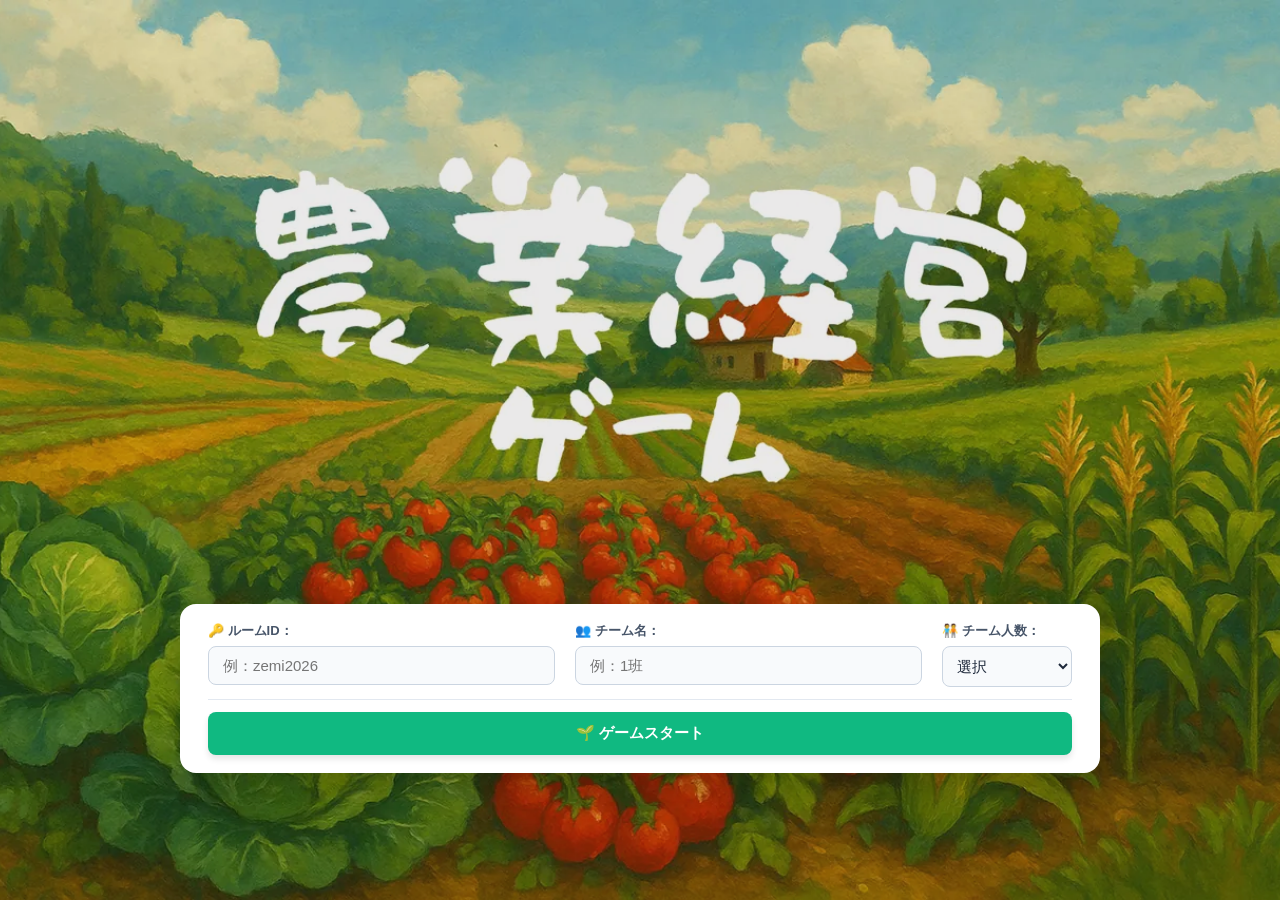
==== a/index.html @ 386b0674 "資金が足りないときは自動で借り入れる - 投資確定時に資金が足りなければ不足分を自動で借入（資金がマイナス＝借入残高） - 決算時に借入残高へ年3%の利息を費用として計上、売上で自動返済 - 資金表示" ====
<!DOCTYPE html>
<html lang="ja">
<head>
    <meta charset="UTF-8">
    <title>営農型農業経営シミュレーション「農トレ」</title>
    <link rel="stylesheet" href="style.css">
</head>
<body>

   <div id="start-screen">
        <div class="overlay"></div>

        <div class="start-card">
            <div class="input-section">
                <div class="input-group">
                    <label for="room-id-input">🔑 ルームID：</label>
                    <input type="text" id="room-id-input" placeholder="例：zemi2026">
                </div>
                
                <div class="input-group">
                    <label for="name-input">👥 チーム名：</label>
                    <input type="text" id="name-input" placeholder="例：1班">
                </div>

                <div class="input-group input-group-size">
                    <label for="team-size-select">🧑‍🤝‍🧑 チーム人数：</label>
                    <select id="team-size-select">
                        <option value="">選択</option>
                        <option value="1">1人</option>
                        <option value="2">2人</option>
                        <option value="3">3人</option>
                        <option value="4">4人</option>
                        <option value="5">5人</option>
                    </select>
                </div>

            </div>

            <!-- 🌟 チーム人数に応じて、学籍番号と氏名の入力欄を表示する（最大5人） -->
            <div id="member-section" class="member-section hidden">
                <p class="section-label">メンバー：</p>
                <div id="member-fields"></div>
            </div>

            <div class="difficulty-section">
                <div class="button-group">
                    <button id="start-game-btn" class="btn-diff btn-beginner">🌱 ゲームスタート</button>
                </div>
            </div>
        </div>
    </div>

    <!-- ===== 土地公開スクリーン（新規追加） ===== -->
<!-- 🌟 実験用：先生が土地を一斉発表するまでの待機画面 -->
<div id="land-wait-screen" class="hidden">
    <div class="land-wait-card">
        <div class="land-wait-icon">🎲</div>
        <h2>土地の発表を待っています</h2>
        <p>先生が全チームの土地を一斉に発表します。<br>この画面のまま、しばらくお待ちください。</p>
        <p class="land-wait-team">チーム：<span id="land-wait-team-name">-</span></p>
        <div class="land-wait-dots"><span></span><span></span><span></span></div>
    </div>
</div>

<div id="land-reveal-screen" class="hidden">
    <div class="land-reveal-bg" id="land-reveal-bg"></div>
    <div class="land-reveal-overlay"></div>
    <div class="land-reveal-content">
        <p class="land-reveal-header-text">🎲 あなたの農地が決まりました！</p>
        <div class="land-reveal-card" id="land-reveal-card">
            <div class="land-reveal-img-wrap">
                <img id="land-reveal-img" src="" alt="農地画像">
            </div>
            <div class="land-reveal-info">
                <h2 id="land-reveal-name">---</h2>
                <p id="land-reveal-desc">---</p>
                <div class="land-reveal-stats">
                    <div class="land-stat-item">
                        <span class="land-stat-label">💰 年間賃料</span>
                        <span id="land-reveal-cost" class="land-stat-value">---</span>
                    </div>
                    <div class="land-stat-item">
                        <span class="land-stat-label">⚡ 土地パワー推移</span>
                        <span id="land-reveal-power" class="land-stat-value">---</span>
                    </div>
                    <div class="land-stat-item">
                        <span class="land-stat-label">👤 必要人数推移</span>
                        <span id="land-reveal-workers" class="land-stat-value">---</span>
                    </div>
                    <div class="land-stat-item">
                        <span class="land-stat-label">🗺️ 土地枚数</span>
                        <span id="land-reveal-cards" class="land-stat-value">---</span>
                    </div>
                </div>
            </div>
        </div>
        <button id="land-reveal-proceed-btn">この農地で戦略設定へ進む ➔</button>
    </div>
</div>

    <div id="setup-screen" class="hidden">
        <div id="setup-content-wide" style="display: flex; flex-direction: row; gap: 25px; align-items: flex-start; width: 100%; flex-wrap: nowrap; margin-top: 20px;">
            
            <div class="setup-left-sidebar" style="width: 320px; min-width: 320px; flex-shrink: 0; display: flex; flex-direction: column; gap: 15px;">
                <h2 style="margin-top: 0;">🚜 第 <span id="setup-year-display">1</span> 年目<br>経営戦略設定</h2>
                
                <div style="background: #e2f0d9; padding: 15px; border-radius: 8px; border: 2px solid #70ad47;">
                    <h3 id="setup-land-name" style="margin: 0 0 5px 0; color: #385723; font-size: 18px;">-</h3>
                    <p id="setup-land-desc" style="font-size: 12px; color: #595959; margin: 0; line-height: 1.4;">-</p>
                </div>

                <div class="financial-summary-banner" style="background: #f1f5f9; padding: 12px; border-radius: 8px; border: 1px solid #cbd5e1; width: 100%; box-sizing: border-box;">
                    <h4 style="margin: 0 0 8px 0; font-size: 12px; color: #475569;">📊 通期財務サマリー</h4>
                    <div style="display: flex; flex-direction: column; gap: 8px;">
                        <div style="background:#fff; padding: 6px 10px; border-radius:4px; border:1px solid #e2e8f0;">
                            <span style="font-size:10px; color:#64748b; display:block;">現在残高（投資見込）</span>
                            <span id="sum-current-money" style="font-size:14px; font-weight:bold; color:#1e40af; display:block; text-align:right;">50,000,000 円</span>
                        </div>
                        <div style="background:#fff; padding: 6px 10px; border-radius:4px; border:1px solid #e2e8f0;">
                            <span style="font-size:10px; color:#64748b; display:block;">累計費用</span>
                            <span id="sum-cum-expense" style="font-size:14px; font-weight:bold; color:#dc2626; display:block; text-align:right;">0 円</span>
                        </div>
                        <div style="background:#fff; padding: 6px 10px; border-radius:4px; border:1px solid #e2e8f0;">
                            <span style="font-size:10px; color:#64748b; display:block;">累計収益</span>
                            <span id="sum-cum-revenue" style="font-size:14px; font-weight:bold; color:#16a34a; display:block; text-align:right;">0 円</span>
                        </div>
                        <div style="background:#fff; padding: 6px 10px; border-radius:4px; border:1px solid #e2e8f0; border-left: 4px solid #64748b;">
                            <span style="font-size:10px; color:#64748b; display:block;">初期資本金比 (通期損益)</span>
                            <span id="sum-net-change" style="font-size:14px; font-weight:bold; color:#64748b; display:block; text-align:right;">±0 円 (維持)</span>
                        </div>
                        
                        <div style="background:#fff; padding: 10px; border-radius:4px; border:1px solid #e2e8f0; margin-top: 5px; height: 180px; position: relative;">
                            <canvas id="financial-chart"></canvas>
                        </div>
                    </div>
                </div>

                <div id="status-bar" class="hidden">
                    🔑 ID: <span id="display-room-id">-</span>
                </div>

                <button id="log-toggle-btn" onclick="openLogModal()">📊 経営履歴</button>
            </div>

            <div class="setup-main-content" style="flex-grow: 1; min-width: 0; display: flex; flex-direction: column; gap: 20px;">
                <p style="margin:0; font-weight: bold; color: #d94111; background: #fff2cc; padding: 8px 12px; border-radius: 5px; font-size: 12px;">
                    ⚠️ 【ルール】各土地にスタッフを配置し、導入する資材（施設含む）を選んでください。※資材・施設は1面につき最大3つまで選択可能です。
                </p>

                <div id="land-cards-container"></div>

                <button id="begin-business-btn">🎯 この戦略で今年の経営を開始する</button>
            </div>

        </div>
    </div>

    <div id="game-container" class="hidden">
        <h2>経営メイン画面（第 <span id="current-year">1</span> 年目）</h2>

        <div class="status-panel" style="background: #fff; padding: 15px; border-radius: 8px; margin-bottom: 20px; box-shadow: 0 2px 4px rgba(0,0,0,0.1); text-align: left;">
            <p>👥 チーム: <span id="display-player-name" style="font-weight: bold;">-</span></p>
            <p>🗺️ 選択された農地: <span id="land-name" style="font-weight: bold; color: #2e75b6;">-</span></p>
            <p>💰 現在の総経営資金: <span id="money" style="font-weight: bold; color: #1e40af; font-size: 20px;">-</span> 円 <span id="debt-note" style="font-size: 13px; font-weight: bold; color: #dc2626;"></span></p>
        </div>

        <div id="financial-dashboard" class="hidden">
            <h3 id="dashboard-title">📊 第 1 年度 決算ダッシュボード</h3>
            
            <div class="event-display-row">
                <div class="event-card global-event-card">
                    <span class="event-badge">全体環境</span>
                    <h4 id="dash-global-event-name">⚖️ 通常気象</h4>
                </div>
                <div class="event-card local-event-card">
                    <span class="event-badge">局地環境</span>
                    <h4 id="dash-local-event-name">⚖️ 影響なし</h4>
                </div>
            </div>

            <div class="financial-statement-box">
                <h4>📈 本年度の資金経過・損益状況</h4>
                <div class="statement-grid">
                    <div class="statement-item">
                        <span class="stat-label">① 期首（投資前）資金額:</span>
                        <span id="stmt-start-money" class="stat-value">0 円</span>
                    </div>
                    <div class="statement-item expense-color">
                        <span class="stat-label">② 本年度の投資総額（費用）:</span>
                        <span id="stmt-total-expense" class="stat-value">- 0 円</span>
                    </div>
                    <div class="statement-item expense-color hidden" id="stmt-loan-interest-row">
                        <span class="stat-label">　└ うち借入金の利息:</span>
                        <span id="stmt-loan-interest" class="stat-value">- 0 円</span>
                    </div>
                    <div class="statement-item revenue-color">
                        <span class="stat-label">③ 本年度の総売上高（収益）:</span>
                        <span id="stmt-total-revenue" class="stat-value">＋ 0 円</span>
                    </div>
                    <div class="statement-item total-color">
                        <span class="stat-label">④ 期末（次年度繰越）資金額:</span>
                        <span id="stmt-end-money" class="stat-value">0 円</span>
                    </div>
                </div>
            </div>

            <h4 style="text-align: left; margin: 20px 0 8px 0; color: #334155; font-size: 14px;">🗺️ 農地別 決算内訳</h4>
            <div class="table-responsive">
                <table class="dashboard-table">
                    <thead>
                        <tr>
                            <th>農地</th>
                            <th>作付 / 出荷先</th>
                            <th>予定収穫量</th>
                            <th>イベント後収量</th>
                            <th>基準価格</th>
                            <th>イベント後価格</th>
                            <th>最終売上高</th>
                        </tr>
                    </thead>
                    <tbody id="dashboard-table-body">
                    </tbody>
                </table>
            </div>

            <div id="reflection-report-box" style="background: #f8fafc; padding: 20px; border-radius: 8px; border: 1px solid #cbd5e1; border-left: 5px solid #2e75b6; margin-top: 20px; text-align: left;">
                <h3 style="margin: 0 0 12px 0; color: #1e3a8a; font-size: 16px;">🔍 本年度の経営振り返り ＆ 要因分析</h3>
                
                <div style="display: flex; flex-direction: column; gap: 8px; font-size: 13px; color: #334155;">
                    <p style="margin: 0;">📊 <strong>期待予実ギャップ :</strong> <span id="reflect-gap" style="font-weight: bold;">-</span></p>
                    <p style="margin: 0;">🌍 <strong>外部環境の要因分析 :</strong> <span id="reflect-global-reason">-</span></p>
                    <p style="margin: 0;">📍 <strong>局地・内部の要因分析 :</strong> <span id="reflect-local-reason">-</span></p>
                </div>

                <div style="margin-top: 15px; padding-top: 15px; border-top: 1px dashed #cbd5e1; font-size: 13px;">
                    <label style="font-weight: bold; color: #1e3a8a;">🎯 次期に向けた経営改善方針 (Action) を設定してください :</label><br>
                    <select style="width: 100%; padding: 8px; margin-top: 6px; border-radius: 4px; border: 1px solid #cbd5e1;">
                        <option>【人材投資】スタッフの配置や技術レベル（教育・IT補正）を見直す</option>
                        <option>【リスク管理】施設・農機などの設備投資を強化し、気象災害リスクをヘッジする</option>
                        <option>【販売戦略】出荷先の条件（有機必須や数量上限）と作物の相性を再計算する</option>
                        <option>【経営多角化】全ての土地に同じ作物を植えず、ポートフォリオを分散させる</option>
                    </select>
                </div>
            </div>

        </div>

        <div style="margin-top: 25px;">
            <button id="end-year-btn" style="padding: 12px 35px; font-size: 18px; font-weight: bold; background-color: #c65911; color: white; border: none; border-radius: 6px; cursor: pointer;">
                📄 この年度の決算を行う
            </button>
            <button id="next-year-phase-btn" class="hidden" style="padding: 12px 35px; font-size: 18px; font-weight: bold; background-color: #2e75b6; color: white; border: none; border-radius: 6px; cursor: pointer; margin-left: 10px;">
                次年度の戦略設定へ進む ➔
            </button>
        </div>
    </div>

    <div id="result-screen" class="hidden">
        <div class="setup-content" style="text-align: center; max-width: 800px; margin: 0 auto; padding: 20px;">
            <h2>🎉 3年間経営お疲れ様でした！</h2>
            
            <div class="status-board" style="margin: 20px auto; max-width: 400px;">
                <p>最終総資産: <span id="final-money" class="highlight-text">0</span> 円</p>
            </div>

            <div style="background: white; padding: 20px; border-radius: 8px; border: 1px solid #cbd5e1; margin: 25px 0; box-shadow: 0 2px 4px rgba(0,0,0,0.05);">
                <h3 style="margin-top: 0; color: #334155; font-size: 16px; text-align: left;">📈 3年間の財務推移レポート（費用・収益・資産残高）</h3>
                <div style="position: relative; height: 280px; width: 100%;">
                    <canvas id="final-financial-chart"></canvas>
                </div>
            </div>

            <div class="info-box" style="background: #fff3cd; padding: 15px; border-radius: 8px; margin-bottom: 25px;">
                <h3>👑 経営評価ランク</h3>
                <p id="result-rank" style="font-size: 24px; font-weight: bold; color: #d94111; margin: 10px 0;">---</p>
                <p id="result-comment">評価コメント</p>
            </div>

            <button id="log-toggle-btn-result" onclick="openLogModal()" style="margin-bottom: 15px;">📊 経営履歴を見る</button>
            <br>
            <button onclick="restartGame();" style="background: #28a745; color: white; padding: 12px 35px; font-size: 16px; border: none; border-radius: 6px; cursor: pointer; font-weight: bold;">
                タイトルに戻って再挑戦
            </button>
        </div>
    </div>

    <div id="log-modal" class="modal-overlay">
        <div class="modal-content">
            <div class="modal-header">
                <h2 style="margin: 0; color: #1e40af; font-size: 20px;">📈 経営判断・振り返りログ</h2>
                <button class="close-btn" onclick="closeLogModal()">✕ 閉じる</button>
            </div>
            <div id="log-container" class="modal-body">
                <p id="empty-log-msg" style="text-align: center; color: #64748b; margin-top: 40px;">まだ決算データがありません。1年目が終了するとここにログが蓄積されます。</p>
            </div>
        </div>
    </div>

    <script src="https://cdn.jsdelivr.net/npm/chart.js"></script>
    <script src="assets.js"></script>
    <script src="crops.js"></script>
    <script src="lands.js"></script>
    <script src="employees.js"></script>
    <script src="markets.js"></script>
    <script src="events.js"></script>
    <script src="https://cdn.jsdelivr.net/npm/@supabase/supabase-js@2"></script>
    <script src="config_advanced.js"></script>
    
    <script src="game.js?v=26-reveal"></script> 

</body>
</html>
---- a/style.css ----
/* ==========================================================================
   🚜 農業経営シミュレーションゲーム「Nototore」最適化スタイルシート（完全版）
   ========================================================================== */

/* --- 1. 全般・基本リセット --- */
* {
    box-sizing: border-box;
}

body {
    font-family: "Helvetica Neue", Arial, "Hiragino Kaku Gothic ProN", "Hiragino Sans", Meiryo, sans-serif;
    background-color: #f4f7f6;
    margin: 0;
    padding: 0;
    display: flex;
    justify-content: center;
    align-items: center;
    min-height: 100vh;
}

.hidden {
    display: none !important;
}

/* --- 2. 【画面1】スタートタイトル画面 --- */
#start-screen {
    position: relative;
    width: 100vw;
    height: 100vh;
    background-image: url('Title.webp'); /* ※拡張子がpngの場合は直してください */
    /* 🌟 背景の大きさと位置を自分で計算し、タイトル文字を画面の上に寄せる
       （Title.webp は 1280×853。タイトル文字は画像の幅を1としたとき、上端0.118〜下端0.356の位置にある） */
    --bg-w: max(100vw, 150.06vh);                 /* cover と同じ：画面を覆う最小の幅 */
    --bg-h: calc(var(--bg-w) * 0.6664);           /* 853 / 1280 */
    --bg-y: min(0px, max(calc(100vh - var(--bg-h)), calc(20px - var(--bg-w) * 0.118))); /* タイトル上端を画面上から20pxに（画像の端は出さない） */
    --title-bottom: calc(var(--bg-y) + var(--bg-w) * 0.356); /* 画面上でのタイトル文字の下端 */
    background-size: var(--bg-w) auto;
    background-position: center var(--bg-y);
    background-repeat: no-repeat;
    display: flex;
    flex-direction: column;
    /* 🌟 入力パネルはタイトル文字より下の空きスペースの中央に置く（タイトルと重ならない） */
    padding: calc(var(--title-bottom) + 8px) 0 12px;
    justify-content: center;
    justify-content: safe center; /* 画面に収まらない場合だけ上から表示してスクロール */
    align-items: center;
    overflow-x: hidden;
    overflow-y: auto; /* メンバー入力欄が増えても、スクロールで全体を見られるようにする */
}

.overlay {
    position: fixed; /* 🌟 スクロールしても背景に固定（一緒に動かない） */
    top: 0; left: 0; width: 100vw; height: 100vh;
    /* 🌟 背景の絵と文字が綺麗に見えるよう、暗さを少し控えめに調整 */
    background: rgba(51, 46, 46, 0.10);
    z-index: 1;
    pointer-events: none;
}

/* 🌟 手前の白い入力パネル（横長バージョン） */
.start-card {
    position: relative;
    z-index: 10;
    background: #ffffff;
    width: 95%;
    max-width: 920px; /* 🌟 横幅を広く取り、そのぶん縦を短くしてタイトルに重ならないようにする */
    margin-top: 0;
    margin-bottom: 0;
    padding: 18px 28px;
    border-radius: 16px;
    box-shadow: 0 15px 35px rgba(0, 0, 0, 0.25);
    display: flex;
    flex-direction: column;
    gap: 12px;
    flex-shrink: 0;
}

/* 🌟 入力欄のデザイン（縦並び ➔ 横並びに変更） */
.input-section {
    display: flex;
    flex-direction: row; 
    gap: 20px;
}

.input-group {
    flex: 1; /* IDと名前の入力欄を左右均等の幅にする */
    text-align: left;
}

.input-group label {
    display: block;
    font-weight: bold;
    color: #475569;
    margin-bottom: 6px;
    font-size: 13px;
}

.input-group input,
input[type="text"] {
    width: 100%;
    padding: 10px 14px;
    background: #f8fafc;
    border: 1px solid #cbd5e1;
    border-radius: 8px;
    font-size: 15px;
    color: #1e293b;
    box-sizing: border-box;
    transition: 0.2s;
}

.input-group input:focus {
    outline: none;
    background: #ffffff;
    border-color: #3b82f6;
    box-shadow: 0 0 0 3px rgba(59, 130, 246, 0.2);
}

/* 🌟 難易度選択エリアのデザイン（これも横並びに変更） */
.difficulty-section {
    border-top: 1px solid #e2e8f0;
    padding-top: 12px;
    display: flex;
    align-items: center; /* ラベルとボタンの縦位置を揃える */
    gap: 20px;
}

.section-label {
    font-weight: bold;
    color: #475569;
    margin: 0; /* 縦の余白をなくす */
    font-size: 14px;
    white-space: nowrap; /* 「難易度を選択：」が改行されないようにする */
}

.button-group {
    display: flex;
    flex: 1; /* 残りのスペースをボタンで埋める */
    gap: 15px;
}

/* ボタン共通デザイン */
.btn-diff {
    flex: 1;
    padding: 12px 0;
    font-size: 15px;
    font-weight: bold;
    color: white;
    border: none;
    border-radius: 8px;
    cursor: pointer;
    transition: 0.2s;
    box-shadow: 0 4px 6px rgba(0, 0, 0, 0.1);
}

.btn-diff:hover {
    transform: translateY(-2px);
    box-shadow: 0 8px 15px rgba(0, 0, 0, 0.15);
}

/* 初心者ボタン（緑） */
.btn-beginner { background-color: #10b981; }
.btn-beginner:hover { background-color: #059669; }

/* 上級者ボタン（赤） */
.btn-advanced { background-color: #ef4444; }
.btn-advanced:hover { background-color: #dc2626; }

/* --- 3. 【画面2】戦略設定画面（2列ワイドダッシュボード構造） --- */
#setup-screen {
    width: 100% !important;
    max-width: 1600px !important;
    margin: 0 auto !important;
    padding: 20px !important;
    display: block ; /* 中央寄せの呪いを完全解除 */
}

#setup-content-wide {
    display: flex;
    gap: 25px;
    align-items: flex-start;
    text-align: left;
    width: 100%;
}

/* 👈 左側サイドバー：土地情報＆通期財務サマリー */
.setup-left-sidebar {
    flex: 0 0 320px; /* 幅を320pxに完全固定して文字潰れを徹底防御 */
    display: flex;
    flex-direction: column;
    gap: 15px;
}

.setup-left-sidebar h2 {
    font-size: 24px;
    color: #1e40af;
    margin: 0;
    font-weight: bold;
    line-height: 1.3;
}

/* 👉 右側メインコンテンツ：ルール案内、カードグリッド、開始ボタン */
.setup-main-content {
    flex: 1;
    display: flex;
    flex-direction: column;
    gap: 20px;
    min-width: 0; /* 子要素のはみ出しを物理的に防ぐ */
}

/* 🌟 4枚のカードを2×2（最大3列）に並べるグリッド構造 */
#land-cards-container {
    display: grid !important;
    grid-template-columns: repeat(auto-fit, minmax(420px, 1fr)) !important;
    gap: 20px !important;
    width: 100% !important;
}

/* 土地戦略カード1枚1枚のベース設計 */
.land-strategy-card {
    background: #ffffff !important; 
    border: 2px solid #cbd5e1 !important; 
    padding: 15px !important; 
    border-radius: 12px !important; 
    box-shadow: 0 4px 6px -1px rgba(0, 0, 0, 0.05) !important;
    display: flex !important;
    flex-direction: column !important;
    gap: 12px !important;
    box-sizing: border-box;
}

.land-strategy-card h4 {
    font-size: 15px !important;
    margin: 0 !important;
    padding-bottom: 6px !important;
    border-bottom: 2px solid #2e75b6 !important;
    color: #1e40af;
}

/* 🌟 カード内部の「左右2列分け」のバグを完全修正 */
.card-inner-flex {
    display: flex !important;
    gap: 15px !important;
    width: 100% !important;
    box-sizing: border-box;
}

.land-strategy-card-left {
    flex: 1 !important;
    display: flex !important;
    flex-direction: column !important;
    gap: 10px !important;
    min-width: 0;
}

.land-strategy-card-right {
    flex: 1.2 !important;
    border-left: 1px dashed #cbd5e1 !important;
    padding-left: 15px !important;
    display: flex !important;
    flex-direction: column !important;
    gap: 10px !important;
    min-width: 0;
}

/* カード内パーツのサイズ微調整 */
.land-strategy-card label {
    font-size: 11px !important;
    font-weight: bold;
    color: #475569;
    margin: 0 0 3px 0 !important;
    display: block;
}

.land-strategy-card select {
    width: 100% !important;
    padding: 6px !important;
    border-radius: 6px !important;
    border: 1px solid #cbd5e1 !important;
    font-size: 12px !important;
    background-color: #f8fafc;
    box-sizing: border-box;
}

/* 👤 スタッフドロップダウン用コンテナ */
.worker-row-container {
    display: flex;
    flex-direction: column;
    gap: 5px;
    width: 100%;
}

/* 🛠️ 農業資材チェックボックス枠（文字消えを100%防ぐ縦並びフレックス） */
.asset-mini-grid {
    display: flex !important;
    flex-direction: column !important;
    gap: 6px !important;
    background: #f8fafc !important;
    padding: 10px !important;
    border-radius: 6px !important;
    border: 1px solid #e2e8f0 !important;
    width: 100% !important;
    box-sizing: border-box;
}

.land-strategy-card label.asset-label {
    font-weight: normal !important;
    font-size: 11px !important;
    display: flex !important;
    align-items: center !important;
    white-space: normal !important; /* 文字の自動折り返しを許可 */
    cursor: pointer;
    margin: 0 !important;
    line-height: 1.4;
}

.land-strategy-card input[type="checkbox"] {
    margin-right: 6px !important;
    transform: scale(1.0) !important;
    flex-shrink: 0; /* チェックボックス自体が横に潰れるのを防ぐ */
}

/* 💡 農業資材の説明ツールチップ（カーソルを乗せると表示、既存UIには影響なし） */
.land-strategy-card label.asset-label {
    position: relative;
}

.asset-label[data-tooltip]:hover::after {
    content: attr(data-tooltip);
    position: absolute;
    left: 0;
    bottom: 100%;
    margin-bottom: 8px;
    background: #1e293b;
    color: #f8fafc;
    padding: 8px 10px;
    border-radius: 6px;
    font-size: 11px;
    font-weight: normal;
    line-height: 1.5;
    white-space: normal;
    width: 220px;
    max-width: 60vw;
    box-shadow: 0 4px 12px rgba(0,0,0,0.3);
    z-index: 999;
    pointer-events: none;
}

.asset-label[data-tooltip]:hover::before {
    content: "";
    position: absolute;
    left: 14px;
    bottom: 100%;
    margin-bottom: 2px;
    border-width: 5px;
    border-style: solid;
    border-color: #1e293b transparent transparent transparent;
    z-index: 999;
    pointer-events: none;
}

/* 💰 各農地のリアルタイム投資小計カウンター */
.land-cost-counter {
    display: flex !important; /* 🌟 要素を横並びにする魔法の呪文 */
    justify-content: space-between !important; /* 🌟 左・中央・右に均等に散らす */
    align-items: center !important; /* 🌟 縦の高さも中央で揃える */
    background: #f0fdf4 !important;
    border: 1px solid #bbf7d0 !important;
    padding: 10px 15px !important;
    border-radius: 6px !important;
    width: 100% !important;
    box-sizing: border-box;
    margin-top: 10px;
}

/* 経営開始ボタン */
#begin-business-btn {
    align-self: flex-end;
    background-color: #2e75b6;
    color: white;
    padding: 12px 40px;
    font-size: 18px;
    font-weight: bold;
    border: none;
    border-radius: 6px;
    cursor: pointer;
    box-shadow: 0 4px 6px rgba(0,0,0,0.1);
    width: auto !important; /* 幅が100%に広がるのを防ぐ */
}
#begin-business-btn:hover { background-color: #1e40af; }


/* --- 4. 【画面3】メインゲーム ＆ 決算ダッシュボード画面 --- */
#game-container {
    background: #fff;
    padding: 35px;
    border-radius: 16px;
    box-shadow: 0 6px 20px rgba(0,0,0,0.08);
    width: 90%;
    max-width: 1000px; /* ワイドに広げてテーブルを見やすく */
    border-top: 8px solid #2ecc71; 
}

.status-panel {
    background: #ffffff;
    padding: 15px;
    border-radius: 8px;
    margin-bottom: 20px;
    box-shadow: 0 2px 4px rgba(0,0,0,0.1);
    text-align: left;
}

#financial-dashboard {
    background: #ffffff;
    border: 2px solid #2e75b6;
    border-radius: 12px;
    padding: 20px;
    margin-top: 20px;
    box-shadow: 0 4px 15px rgba(0,0,0,0.1);
    animation: fadeIn 0.4s ease;
}

#dashboard-title {
    margin-top: 0;
    color: #1e40af;
    border-bottom: 3px double #2e75b6;
    padding-bottom: 8px;
    font-size: 20px;
    text-align: left;
}

/* 🎲 環境イベント表示カード */
.event-display-row {
    display: flex;
    gap: 15px;
    margin-bottom: 15px;
}

.event-card {
    flex: 1;
    padding: 10px 15px;
    border-radius: 8px;
    text-align: left;
    position: relative;
}

.global-event-card { background: #eff6ff; border: 1px solid #bfdbfe; }
.local-event-card { background: #fef2f2; border: 1px solid #fecaca; }

.event-badge {
    font-size: 10px;
    font-weight: bold;
    padding: 2px 6px;
    border-radius: 4px;
    color: white;
}
.global-event-card .event-badge { background-color: #3b82f6; }
.local-event-card .event-badge { background-color: #ef4444; }
.event-card h4 { margin: 5px 0 0 0; font-size: 16px; color: #1e293b; }

/* 📉 財務損益（P/L）ステートメント */
.financial-statement-box {
    background: #f8fafc;
    border: 1px solid #e2e8f0;
    border-radius: 8px;
    padding: 15px;
    margin-bottom: 20px;
    text-align: left;
}
.financial-statement-box h4 {
    margin: 0 0 12px 0;
    font-size: 14px;
    color: #334155;
    border-left: 4px solid #1e40af;
    padding-left: 8px;
}
.statement-grid {
    display: grid;
    grid-template-columns: repeat(auto-fit, minmax(220px, 1fr));
    gap: 12px;
}
.statement-item {
    background: #ffffff;
    border: 1px solid #cbd5e1;
    border-radius: 6px;
    padding: 10px 12px;
    display: flex;
    flex-direction: column;
    justify-content: center;
}
.statement-item .stat-label { font-size: 11px; color: #64748b; font-weight: bold; margin-bottom: 4px; }
.statement-item .stat-value { font-size: 16px; font-weight: bold; color: #1e293b; text-align: right; }

.expense-color { border-left: 4px solid #ef4444 !important; }
.expense-color .stat-value { color: #dc2626; }
.revenue-color { border-left: 4px solid #22c55e !important; }
.revenue-color .stat-value { color: #16a34a; }
.total-color { border-left: 4px solid #3b82f6 !important; background: #eff6ff !important; }
.total-color .stat-value { color: #1e40af; font-size: 18px; }

/* 📋 決算結果詳細マトリクステーブル */
.table-responsive {
    overflow-x: auto;
    margin-top: 15px;
}
.dashboard-table {
    width: 100%;
    border-collapse: collapse;
    font-size: 13px;
    text-align: center;
}
.dashboard-table th {
    background-color: #2e75b6;
    color: white;
    padding: 10px;
    font-weight: bold;
}
.dashboard-table td {
    padding: 10px;
    border-bottom: 1px solid #e2e8f0;
    color: #334155;
}
.dashboard-table tr:nth-child(even) { background-color: #f8fafc; }

.stat-down { color: #dc2626; font-weight: bold; } 
.stat-up { color: #16a34a; font-weight: bold; }   

/* メイン画面の決算・次へボタン */
#end-year-btn, #next-year-phase-btn {
    width: auto !important;
    display: inline-block;
}

/* --- 5. 【画面4】ゲーム結果（リザルト）画面 --- */
#result-screen {
    background: #fff;
    padding: 35px;
    border-radius: 16px;
    box-shadow: 0 6px 20px rgba(0,0,0,0.08);
    width: 90%;
    max-width: 500px;
    text-align: center;
    border-top: 8px solid #1e40af;
}

.highlight-text { color: #27ae60; font-weight: bold; font-size: 18px; }

/* アニメーション */
@keyframes fadeIn {
    from { opacity: 0; transform: translateY(10px); }
    to { opacity: 1; transform: translateY(0); }
}

/* --- 📊【新設】戦略設定画面用：営農計画シミュレーター（スプレッドシート風） --- */

.live-simulation-table {
    width: 100%;
    border-collapse: collapse;
    font-size: 11px;
    margin-top: 10px;
    background: #ffffff;
    border: 1px solid #cbd5e1;
}

.live-simulation-table th, .live-simulation-table td {
    border: 1px solid #cbd5e1;
    padding: 4px 8px;
    text-align: left;
}

/* スプレッドシート風の色分け */
.live-simulation-table th {
    background-color: #f1f5f9;
    color: #475569;
    font-weight: bold;
    text-align: center;
}

.row-revenue-header { background-color: #e0f2fe !important; font-weight: bold; } /* 売上行（水色） */
.row-expense-header { background-color: #fee2e2 !important; font-weight: bold; } /* 費用行（赤色） */
.row-profit-header { background-color: #ccfbf1 !important; font-weight: bold; font-size: 12px; } /* 見込利益（緑色） */

.text-right {
    text-align: right !important;
}

.text-center {
    text-align: center !important;
}

/* カード自体の高さを自動調整できるように微調整 */
.land-strategy-card {
    height: auto !important;
}

/* 💡 農業戦略カードを常に綺麗な横2列で縦に伸ばす設定 */
#land-cards-container {
    display: grid !important;
    grid-template-columns: repeat(2, 1fr) !important;
    gap: 16px !important;
    width: 100%;
    box-sizing: border-box;
    align-items: start;
}

/* ===== 土地の発表待ちスクリーン（実験用） ===== */
#land-wait-screen {
    position: fixed;
    inset: 0;
    display: flex;
    justify-content: center;
    align-items: center;
    padding: 16px;
    box-sizing: border-box;
    background: linear-gradient(160deg, #14532d 0%, #1e3a2b 100%);
    z-index: 100;
}
.land-wait-card {
    background: #fff;
    border-radius: 16px;
    padding: 32px 28px;
    max-width: 440px;
    width: 100%;
    text-align: center;
    box-shadow: 0 10px 30px rgba(0,0,0,0.35);
}
.land-wait-icon { font-size: 48px; animation: landWaitSpin 2.4s ease-in-out infinite; }
.land-wait-card h2 { margin: 12px 0 8px; color: #14532d; font-size: 22px; }
.land-wait-card p { margin: 6px 0; color: #475569; line-height: 1.7; font-size: 14px; }
.land-wait-team { font-weight: bold; color: #1e293b !important; }
.land-wait-dots { display: flex; justify-content: center; gap: 8px; margin-top: 16px; }
.land-wait-dots span {
    width: 10px; height: 10px; border-radius: 50%; background: #16a34a;
    animation: landWaitDot 1.2s ease-in-out infinite;
}
.land-wait-dots span:nth-child(2) { animation-delay: 0.2s; }
.land-wait-dots span:nth-child(3) { animation-delay: 0.4s; }
@keyframes landWaitSpin { 0%, 100% { transform: rotate(0deg); } 50% { transform: rotate(20deg); } }
@keyframes landWaitDot { 0%, 100% { opacity: 0.25; } 50% { opacity: 1; } }

/* ===== 土地公開スクリーン ===== */
#land-reveal-screen {
    position: fixed;
    inset: 0;
    display: flex;
    justify-content: center;
    align-items: center;
    z-index: 100;
}
.land-reveal-bg {
    position: absolute;
    inset: 0;
    background-size: cover;
    background-position: center;
    filter: blur(3px) brightness(0.6);
    transform: scale(1.05);
}
.land-reveal-overlay {
    position: absolute;
    inset: 0;
    background: rgba(0,0,0,0.45);
}
.land-reveal-content {
    position: relative;
    z-index: 2;
    display: flex;
    flex-direction: column;
    align-items: center;
    gap: 20px;
    padding: 20px;
    width: 100%;
    max-width: 760px;
    animation: revealSlideUp 0.6s ease both;
}
@keyframes revealSlideUp {
    from { opacity: 0; transform: translateY(40px); }
    to   { opacity: 1; transform: translateY(0); }
}
.land-reveal-header-text {
    font-size: 18px;
    font-weight: bold;
    color: #fff;
    background: rgba(0,0,0,0.5);
    padding: 6px 20px;
    border-radius: 20px;
    margin: 0;
}
.land-reveal-card {
    background: rgba(255,255,255,0.96);
    border-radius: 16px;
    overflow: hidden;
    box-shadow: 0 20px 60px rgba(0,0,0,0.5);
    display: flex;
    width: 100%;
    animation: cardPop 0.5s 0.3s ease both;
}
@keyframes cardPop {
    from { opacity: 0; transform: scale(0.9); }
    to   { opacity: 1; transform: scale(1); }
}
.land-reveal-img-wrap {
    width: 320px;
    min-width: 320px;
    height: auto;        /* ← 260px から変更 */
    min-height: 260px;   /* ← 追加 */
    overflow: hidden;
    flex-shrink: 0;
    align-self: stretch; /* ← 追加：カードの高さに合わせて伸びる */
}
.land-reveal-img-wrap img {
    width: 100%;
    height: 100%;
    min-height: 260px;   /* ← 追加 */
    object-fit: cover;
    display: block;
}
.land-reveal-info {
    padding: 24px;
    display: flex;
    flex-direction: column;
    gap: 10px;
    flex: 1;
}
.land-reveal-info h2 {
    font-size: 26px;
    color: #1e40af;
    margin: 0;
    border-bottom: 3px solid #2e75b6;
    padding-bottom: 8px;
}
.land-reveal-info p {
    font-size: 13px;
    color: #475569;
    margin: 0;
    line-height: 1.6;
}
.land-reveal-stats {
    display: grid;
    grid-template-columns: 1fr 1fr;
    gap: 8px;
    margin-top: 4px;
}
.land-stat-item {
    background: #f1f5f9;
    border-radius: 8px;
    padding: 8px 12px;
    display: flex;
    flex-direction: column;
    gap: 2px;
}
.land-stat-label {
    font-size: 10px;
    color: #64748b;
    font-weight: bold;
}
.land-stat-value {
    font-size: 14px;
    font-weight: bold;
    color: #1e293b;
}
#land-reveal-proceed-btn {
    background: #2e75b6;
    color: white;
    border: none;
    padding: 14px 48px;
    font-size: 18px;
    font-weight: bold;
    border-radius: 8px;
    cursor: pointer;
    box-shadow: 0 4px 15px rgba(0,0,0,0.3);
    animation: cardPop 0.4s 0.6s ease both;
    transition: background 0.2s;
}
#land-reveal-proceed-btn:hover {
    background: #1e40af;
}

/* ==========================================================================
   🌟 追加：PDCAログモーダル用スタイル
   ========================================================================== */
/* サイドバー内に設置（通期財務サマリーの下）／最終結果画面にも同じ見た目で設置 */
#log-toggle-btn,
#log-toggle-btn-result {
    width: 100%;
    box-sizing: border-box;
    padding: 15px 25px;
    background-color: #2e75b6;
    color: #fff;
    border: none;
    border-radius: 30px;
    box-shadow: 0 4px 15px rgba(0,0,0,0.3);
    cursor: pointer;
    font-weight: bold;
    font-size: 15px;
    transition: all 0.2s ease;
}
#log-toggle-btn-result {
    width: auto;
    display: inline-block;
    padding: 15px 30px;
}
#log-toggle-btn:hover, #log-toggle-btn-result:hover { background-color: #1e40af; transform: translateY(-3px); }

/* モーダルの背景と本体 */
.modal-overlay {
    display: none; /* 初期は非表示 */
    position: fixed; top: 0; left: 0; width: 100%; height: 100%;
    background-color: rgba(0, 0, 0, 0.6);
    z-index: 9999;
    justify-content: center; align-items: center;
}
.modal-content {
    background-color: #f8fafc;
    width: 90%; max-width: 800px; height: 85vh;
    border-radius: 12px;
    display: flex; flex-direction: column;
    box-shadow: 0 10px 30px rgba(0,0,0,0.5);
    animation: modalSlideUp 0.3s ease;
}
@keyframes modalSlideUp {
    from { transform: translateY(30px); opacity: 0; }
    to { transform: translateY(0); opacity: 1; }
}
.modal-header {
    padding: 15px 25px; background: #fff; border-radius: 12px 12px 0 0;
    border-bottom: 2px solid #cbd5e1; display: flex;
    justify-content: space-between; align-items: center;
}
.close-btn { background: none; border: none; font-size: 16px; font-weight: bold; color: #64748b; cursor: pointer; }
.close-btn:hover { color: #dc2626; }
.modal-body { padding: 25px; overflow-y: auto; flex-grow: 1; }

/* ログカードのデザイン */
.log-card {
    background: #fff; border-left: 5px solid #2e75b6;
    border-radius: 8px; padding: 15px; margin-bottom: 20px;
    box-shadow: 0 2px 8px rgba(0,0,0,0.05); text-align: left;
}
.pdca-grid { display: grid; grid-template-columns: 1fr 1fr; gap: 15px; margin-bottom: 10px; }
.pdca-block { background: #f1f5f9; padding: 12px; border-radius: 6px; border: 1px solid #e2e8f0; }
.pdca-block strong { color: #475569; display: block; font-size: 13px; margin-bottom: 8px; border-bottom: 1px solid #cbd5e1; padding-bottom: 4px; }
.pdca-block ul { margin: 0; padding-left: 20px; font-size: 13px; color: #334155; }

/* 🌟 ステータス表示エリア（サイドバー内・通期財務サマリーの下） */
#status-bar {
    width: 100%;
    box-sizing: border-box;
    background: rgba(255, 255, 255, 0.9);
    padding: 10px 15px;
    border-radius: 8px;
    border: 1px solid #cbd5e1;
    font-size: 12px;
    font-weight: bold;
    color: #475569;
    box-shadow: 0 2px 5px rgba(0,0,0,0.1);
}
/* =========================================
   管理者用ダッシュボード 1画面レイアウト
========================================= */
body.admin-mode {
    margin: 0;
    padding: 0;
    background-color: #e2e8f0;
    height: 100vh;
    overflow: hidden; /* 画面全体のスクロールを禁止 */
}

.admin-dashboard-container {
    display: flex;
    flex-direction: column;
    height: 100vh;
    padding: 15px;
    box-sizing: border-box;
}

/* 🟢 上部ヘッダーバー */
.admin-header {
    display: flex;
    justify-content: space-between;
    align-items: center;
    background: #fff;
    padding: 10px 20px;
    border-radius: 8px;
    box-shadow: 0 2px 4px rgba(0,0,0,0.1);
    margin-bottom: 15px;
    flex-shrink: 0;
}

.admin-header h1 {
    margin: 0;
    font-size: 20px;
    color: #1e40af;
}

/* 🟢 メイン画面（左右分割グリッド） */
.admin-main {
    display: grid;
    grid-template-columns: 350px 1fr; /* 左カラムは350px固定、右カラムは残り全部 */
    gap: 15px;
    flex-grow: 1; 
    overflow: hidden; 
}

/* 🟢 左カラム（操作パネル＋ランキング） */
.admin-left-col {
    display: flex;
    flex-direction: column;
    gap: 15px;
    overflow: hidden;
}

.admin-control-panel, .ranking-board {
    background: #fff;
    padding: 15px;
    border-radius: 8px;
    box-shadow: 0 2px 4px rgba(0,0,0,0.1);
}

.ranking-board {
    flex-grow: 1; /* ランキング枠を画面下まで伸ばす */
    display: flex;
    flex-direction: column;
    overflow: hidden;
}

.table-scroll-area {
    flex-grow: 1;
    overflow-y: auto; /* 人数が多い場合、ランキングの表だけがスクロールする */
    margin-top: 10px;
}

/* 🟢 右カラム（グラフ専用エリア） */
.admin-right-col {
    background: #fff;
    padding: 15px;
    border-radius: 8px;
    box-shadow: 0 2px 4px rgba(0,0,0,0.1);
    display: flex;
    flex-direction: column;
    overflow: hidden;
}

.canvas-container {
    flex-grow: 1; /* グラフを枠いっぱいに広げる */
    position: relative;
}

/* --- 🌟 チーム人数・メンバー入力欄（学籍番号と氏名） --- */
.input-group-size { flex: 0 0 130px; }

.input-group select {
    width: 100%;
    padding: 10px 10px;
    background: #f8fafc;
    border: 1px solid #cbd5e1;
    border-radius: 8px;
    font-size: 15px;
    color: #1e293b;
    box-sizing: border-box;
}

.input-group select:focus {
    outline: none;
    background: #ffffff;
    border-color: #3b82f6;
    box-shadow: 0 0 0 3px rgba(59, 130, 246, 0.2);
}

.member-section {
    border-top: 1px solid #e2e8f0;
    padding-top: 12px;
    display: flex;
    align-items: flex-start; /* 「メンバー：」を左に置き、入力欄を右に並べる */
    gap: 16px;
}

.member-section .section-label {
    padding-top: 1px;
}

/* 🌟 1人ずつ縦（番号・学籍番号・氏名）にまとめ、最大5人を横一列に並べる（人数が増えても高さが変わらない） */
#member-fields {
    flex: 1;
    min-width: 0;
    display: grid;
    grid-template-columns: repeat(5, minmax(0, 1fr));
    gap: 8px 10px;
}

.member-row {
    display: flex;
    flex-direction: column;
    gap: 4px;
    min-width: 0;
}

.member-row .member-no {
    font-size: 12px;
    font-weight: bold;
    color: #475569;
}

.member-row input[type="text"] {
    width: 100%;
    padding: 7px 10px;
    font-size: 14px;
}

/* 背の低い画面（ノートPCのブラウザなど）では余白をさらに詰めて、タイトルを隠さないようにする */
@media (max-height: 760px) {
    .start-card { padding: 12px 24px; gap: 10px; }
    .input-group label { margin-bottom: 3px; }
    .input-group input, .input-group select { padding-top: 7px; padding-bottom: 7px; }
    .member-section, .difficulty-section { padding-top: 10px; }
    .member-row input[type="text"] { padding-top: 6px; padding-bottom: 6px; }
    .btn-diff { padding: 10px 0; }
}

/* 狭い画面（スマートフォンなど）では1人1行の縦並びに戻す */
@media (max-width: 640px) {
    .member-section { flex-direction: column; gap: 8px; }
    #member-fields { grid-template-columns: 1fr; width: 100%; }
    .member-row { flex-direction: row; align-items: center; gap: 8px; }
    .member-row .member-no { flex: 0 0 42px; }
    .member-row .member-id-input { flex: 0 0 120px; width: 120px; }
    .member-row .member-name-input { flex: 1; width: auto; min-width: 0; }
}
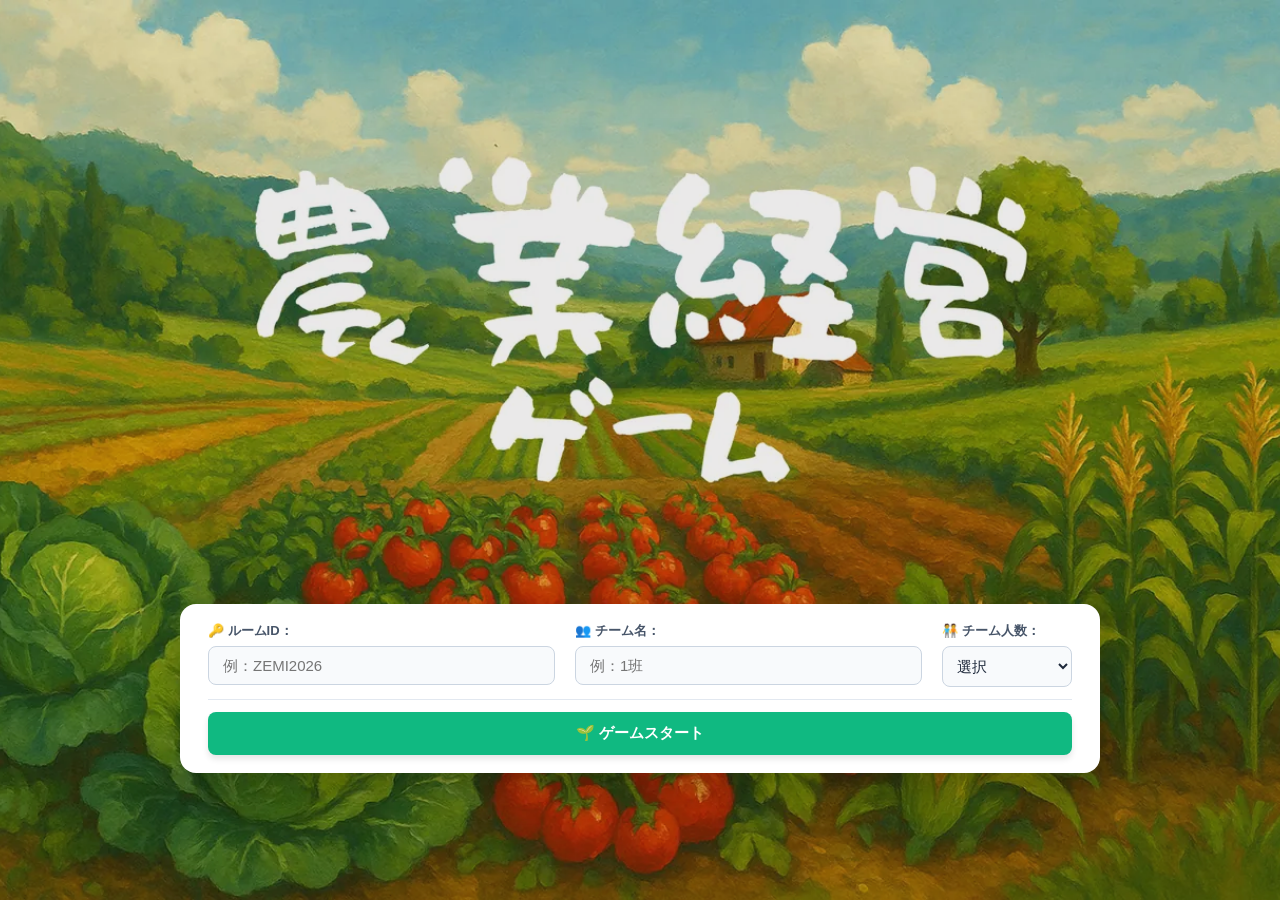
==== commit 797fe787: "ルームIDを自動で半角・大文字にそろえる（学生画面・管理者画面） - 入力中に全角英数字を半角へ、小文字を大文字へ自動変換（日本語入力の変換中は確定後に変換） - 管理者画面(host.html)も同" ====
--- a/a/index.html
+++ b/a/index.html
@@ -14,7 +14,7 @@
             <div class="input-section">
                 <div class="input-group">
                     <label for="room-id-input">🔑 ルームID：</label>
-                    <input type="text" id="room-id-input" placeholder="例：zemi2026">
+                    <input type="text" id="room-id-input" placeholder="例：ZEMI2026" autocomplete="off" autocapitalize="characters">
                 </div>
                 
                 <div class="input-group">
@@ -31,12 +31,17 @@
                         <option value="3">3人</option>
                         <option value="4">4人</option>
                         <option value="5">5人</option>
+                        <option value="6">6人</option>
+                        <option value="7">7人</option>
+                        <option value="8">8人</option>
+                        <option value="9">9人</option>
+                        <option value="10">10人</option>
                     </select>
                 </div>
 
             </div>
 
-            <!-- 🌟 チーム人数に応じて、学籍番号と氏名の入力欄を表示する（最大5人） -->
+            <!-- 🌟 チーム人数に応じて、学籍番号と氏名の入力欄を表示する（最大10人） -->
             <div id="member-section" class="member-section hidden">
                 <p class="section-label">メンバー：</p>
                 <div id="member-fields"></div>
@@ -139,7 +144,7 @@
                     🔑 ID: <span id="display-room-id">-</span>
                 </div>
 
-                <button id="log-toggle-btn" onclick="openLogModal()">📊 経営履歴</button>
+                <button id="log-toggle-btn" onclick="openLogModal('setup')">📊 経営履歴</button>
             </div>
 
             <div class="setup-main-content" style="flex-grow: 1; min-width: 0; display: flex; flex-direction: column; gap: 20px;">
@@ -161,7 +166,7 @@
         <div class="status-panel" style="background: #fff; padding: 15px; border-radius: 8px; margin-bottom: 20px; box-shadow: 0 2px 4px rgba(0,0,0,0.1); text-align: left;">
             <p>👥 チーム: <span id="display-player-name" style="font-weight: bold;">-</span></p>
             <p>🗺️ 選択された農地: <span id="land-name" style="font-weight: bold; color: #2e75b6;">-</span></p>
-            <p>💰 現在の総経営資金: <span id="money" style="font-weight: bold; color: #1e40af; font-size: 20px;">-</span> 円 <span id="debt-note" style="font-size: 13px; font-weight: bold; color: #dc2626;"></span></p>
+            <p>💰 現在の総経営資金: <span id="money" style="font-weight: bold; color: #1e40af; font-size: 20px;">-</span> 円</p>
         </div>
 
         <div id="financial-dashboard" class="hidden">
@@ -188,10 +193,6 @@
                     <div class="statement-item expense-color">
                         <span class="stat-label">② 本年度の投資総額（費用）:</span>
                         <span id="stmt-total-expense" class="stat-value">- 0 円</span>
-                    </div>
-                    <div class="statement-item expense-color hidden" id="stmt-loan-interest-row">
-                        <span class="stat-label">　└ うち借入金の利息:</span>
-                        <span id="stmt-loan-interest" class="stat-value">- 0 円</span>
                     </div>
                     <div class="statement-item revenue-color">
                         <span class="stat-label">③ 本年度の総売上高（収益）:</span>
@@ -276,7 +277,7 @@
                 <p id="result-comment">評価コメント</p>
             </div>
 
-            <button id="log-toggle-btn-result" onclick="openLogModal()" style="margin-bottom: 15px;">📊 経営履歴を見る</button>
+            <button id="log-toggle-btn-result" onclick="openLogModal('result')" style="margin-bottom: 15px;">📊 経営履歴を見る</button>
             <br>
             <button onclick="restartGame();" style="background: #28a745; color: white; padding: 12px 35px; font-size: 16px; border: none; border-radius: 6px; cursor: pointer; font-weight: bold;">
                 タイトルに戻って再挑戦
@@ -306,7 +307,7 @@
     <script src="https://cdn.jsdelivr.net/npm/@supabase/supabase-js@2"></script>
     <script src="config_advanced.js"></script>
     
-    <script src="game.js?v=26-reveal"></script> 
+    <script src="game.js?v=28-roomid"></script> 
 
 </body>
 </html>
--- a/a/style.css
+++ b/a/style.css
@@ -977,7 +977,7 @@
     padding-top: 1px;
 }
 
-/* 🌟 1人ずつ縦（番号・学籍番号・氏名）にまとめ、最大5人を横一列に並べる（人数が増えても高さが変わらない） */
+/* 🌟 1人ずつ縦（番号・学籍番号・氏名）にまとめ、1行に5人ずつ並べる（6〜10人のときは2行になる） */
 #member-fields {
     flex: 1;
     min-width: 0;
@@ -1004,6 +1004,32 @@
     padding: 7px 10px;
     font-size: 14px;
 }
+
+/* 🌟 6〜10人のとき：番号を丸いバッジにして入力欄の左に置き、2行になっても高さを抑える */
+.member-section.is-many #member-fields { gap: 6px 10px; }
+.member-section.is-many .member-row {
+    display: grid;
+    grid-template-columns: 20px minmax(0, 1fr);
+    grid-template-rows: auto auto;
+    column-gap: 5px;
+    row-gap: 3px;
+}
+.member-section.is-many .member-row .member-no {
+    grid-row: 1 / span 2;
+    align-self: center;
+}
+.member-section.is-many .member-no-num {
+    display: inline-flex;
+    align-items: center;
+    justify-content: center;
+    width: 20px;
+    height: 20px;
+    border-radius: 50%;
+    background: #e2e8f0;
+    font-size: 11px;
+}
+.member-section.is-many .member-no-suffix { display: none; }
+.member-section.is-many .member-row input[type="text"] { padding-top: 5px; padding-bottom: 5px; }
 
 /* 背の低い画面（ノートPCのブラウザなど）では余白をさらに詰めて、タイトルを隠さないようにする */
 @media (max-height: 760px) {
@@ -1023,4 +1049,26 @@
     .member-row .member-no { flex: 0 0 42px; }
     .member-row .member-id-input { flex: 0 0 120px; width: 120px; }
     .member-row .member-name-input { flex: 1; width: auto; min-width: 0; }
-}
+    .member-section.is-many .member-row { display: flex; }
+    .member-section.is-many .member-no-num { display: inline; width: auto; height: auto; background: none; font-size: 12px; }
+    .member-section.is-many .member-no-suffix { display: inline; }
+}
+
+/* 🖼️ 作物のイラスト（プルダウンの横） */
+.crop-select-row { display: flex; align-items: center; gap: 8px; }
+.crop-select-row select { flex: 1 1 auto; min-width: 0; }
+.crop-thumb { width: 56px; height: 56px; flex-shrink: 0; object-fit: contain; background: #fff; border: 1px solid #e2e8f0; border-radius: 6px; }
+.crop-thumb[hidden] { display: none; }
+
+/* 🔽 作物の自作プルダウン（選択肢の横に絵を出す） */
+.land-strategy-card select.crop-select-native { display: none !important; }
+.crop-dd { position: relative; flex: 1 1 auto; min-width: 0; }
+.crop-dd-btn { width: 100%; display: flex; align-items: center; gap: 4px; padding: 6px; border-radius: 6px; border: 1px solid #cbd5e1; background: #f8fafc; font-size: 12px; color: #1e293b; cursor: pointer; text-align: left; box-sizing: border-box; font-family: inherit; }
+.crop-dd-text { flex: 1; min-width: 0; white-space: nowrap; overflow: hidden; text-overflow: ellipsis; }
+.crop-dd-arrow { color: #64748b; flex: 0 0 auto; }
+.crop-dd-list { position: absolute; top: calc(100% + 2px); left: 0; right: 0; z-index: 50; background: #fff; border: 1px solid #cbd5e1; border-radius: 6px; box-shadow: 0 4px 12px rgba(0,0,0,0.12); max-height: 320px; overflow-y: auto; }
+.crop-dd-list[hidden] { display: none; }
+.crop-dd-item { display: flex; align-items: center; gap: 4px; padding: 6px 8px; font-size: 12px; cursor: pointer; }
+.crop-dd-item:hover { background: #eff6ff; }
+.crop-dd-item.selected { background: #dbeafe; font-weight: bold; }
+.crop-dd-icon { width: 1.3em; height: 1.3em; object-fit: contain; flex: 0 0 auto; }
